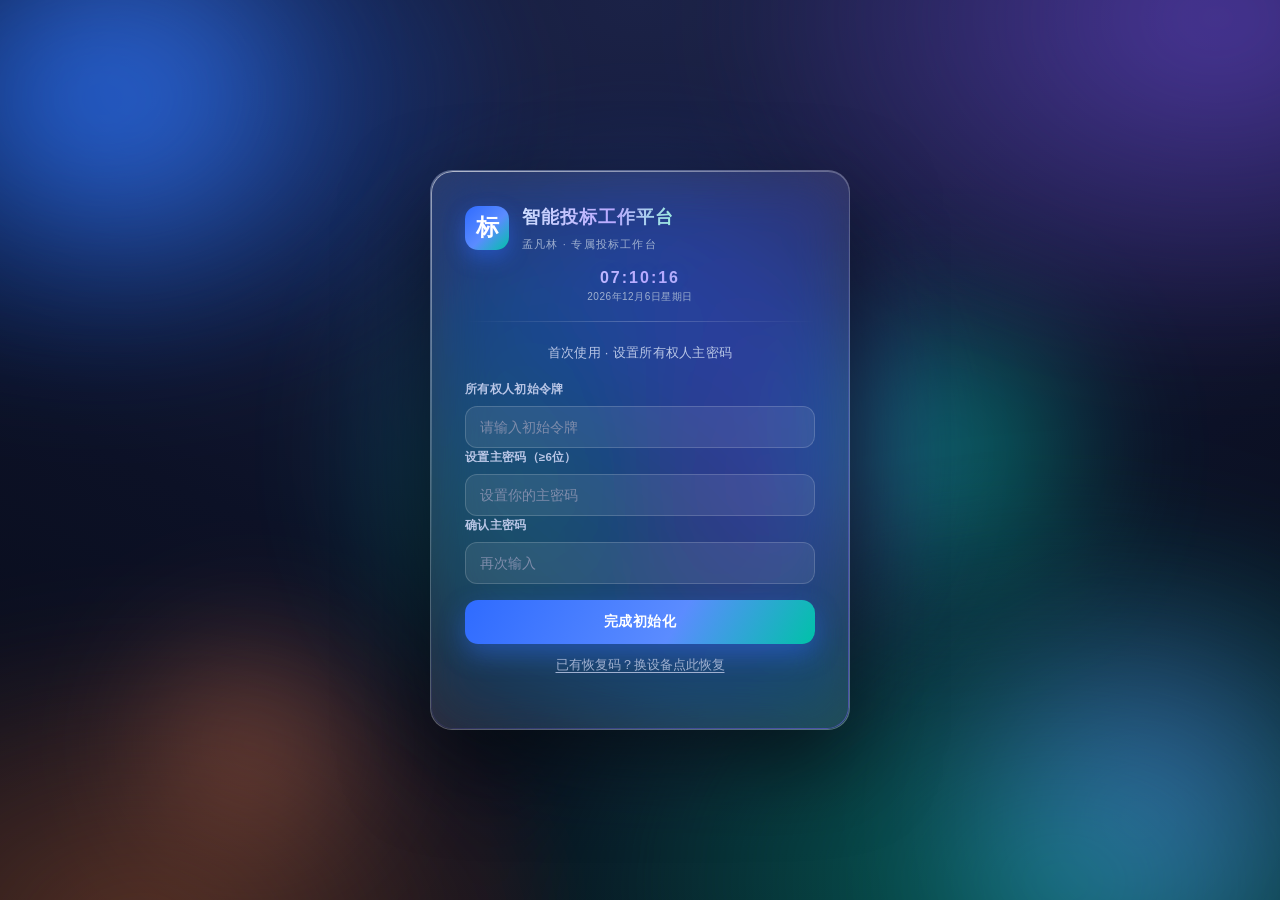
==== index.html @ fcccc7ca "update index.html" ====
<!DOCTYPE html>
<html lang="zh-CN" data-theme="light">
<head>
  <meta charset="UTF-8" />
  <meta name="viewport" content="width=device-width, initial-scale=1.0" />
  <title>智能投标工作平台 · 孟凡林专属投标工作台</title>
  <link rel="stylesheet" href="css/styles.css" />
  <link rel="stylesheet" href="css/auth.css" />
</head>
<body>
  <!-- ============ 登录门禁（毛玻璃 · 沉浸式） ============ -->
  <div id="login-gate" class="login-gate">
    <div class="login-bg" aria-hidden="true">
      <span class="lorb l1"></span><span class="lorb l2"></span>
      <span class="lorb l3"></span><span class="lorb l4"></span>
      <div class="login-mesh"></div>
    </div>
    <div class="login-halo" aria-hidden="true"></div>

    <div class="login-card">
      <div class="login-brand">
        <div class="login-logo">标</div>
        <div>
          <div class="login-title">智能投标工作平台</div>
          <div class="login-sub">孟凡林 · 专属投标工作台</div>
        </div>
      </div>

      <!-- 实时时钟（顶部展示，克制不喧宾夺主） -->
      <div class="login-clock" id="login-clock-box">
        <div class="login-clock-time" id="login-clock-time">--:--:--</div>
        <div class="login-clock-date" id="login-clock-date"></div>
      </div>
      <div class="login-divider"></div>

      <!-- 首次初始化面板（本机未设过主密码时显示） -->
      <div id="init-pane" class="hidden">
        <div class="login-sub">首次使用 · 设置所有权人主密码</div>
        <div id="init-form">
          <label for="init-token">所有权人初始令牌</label>
          <input type="password" id="init-token" placeholder="请输入初始令牌" autocomplete="off" />
          <label for="init-pw">设置主密码（≥6位）</label>
          <input type="password" id="init-pw" placeholder="设置你的主密码" autocomplete="off" />
          <label for="init-pw2">确认主密码</label>
          <input type="password" id="init-pw2" placeholder="再次输入" autocomplete="off" />
          <button class="login-btn" id="btn-init">完成初始化</button>
          <button class="login-link" id="btn-have-recovery" style="text-align:center;">已有恢复码？换设备点此恢复</button>
          <div class="login-msg" id="init-msg"></div>
        </div>
        <div id="init-recovery" class="hidden">
          <div class="recovery-tip">初始化完成！请<strong>抄下这组恢复码</strong>妥善保存。换设备 / 清缓存后，用它登录并重设本机主密码。</div>
          <div class="recovery-list" id="init-recovery-list"></div>
          <button class="login-btn hidden" id="btn-init-enter">进入工作台</button>
        </div>
      </div>

      <!-- 正常登录区 -->
      <div id="login-area">
      <div class="login-tabs">
        <button class="ltab active" data-tab="master">主密码登录</button>
        <button class="ltab" data-tab="code">授权码登录</button>
        <button class="ltab" data-tab="recovery">恢复码登录</button>
      </div>

      <!-- 主密码 -->
      <div class="ltab-pane" data-pane="master">
        <label for="master-pw">主密码</label>
        <input type="password" id="master-pw" placeholder="请输入主密码" autocomplete="off" />
        <button class="login-btn" id="btn-master-login">进入工作台</button>
        <button class="login-link" id="btn-open-auth">授权管理 · 生成授权码</button>
      </div>

      <!-- 授权码 -->
      <div class="ltab-pane hidden" data-pane="code">
        <label for="code-input">授权码</label>
        <input type="text" id="code-input" placeholder="粘贴他人分享的授权码" autocomplete="off" />
        <div class="login-row">
          <label class="login-check"><input type="checkbox" id="trust-device" /> 信任此浏览器 7 天</label>
        </div>
        <button class="login-btn" id="btn-code-login">验证并进入</button>
      </div>

      <!-- 恢复码 -->
      <div class="ltab-pane hidden" data-pane="recovery">
        <label for="recovery-input">恢复码</label>
        <input type="text" id="recovery-input" placeholder="粘贴你保存的恢复码" autocomplete="off" />
        <button class="login-btn" id="btn-recovery-login">验证并继续</button>
        <div class="login-sub sm">恢复码用于换设备自救：验证通过后将引导你设置本机主密码。</div>
      </div>

      <div class="login-msg" id="login-msg"></div>
      <div class="login-hint">复制 / 粘贴 / 剪切 / 全选：右键菜单 或 键盘 Ctrl+C · Ctrl+V · Ctrl+X · Ctrl+A</div>
      <div class="login-foot">离线可用 · 数据本地保存 · 纯前端</div>
      </div><!-- /login-area -->

      <!-- 重设本机主密码面板（恢复码登录后） -->
      <div id="reset-pane" class="hidden">
        <div class="login-sub">恢复码验证通过 · 设置本机主密码</div>
        <label for="reset-pw">新主密码（≥6位）</label>
        <input type="password" id="reset-pw" placeholder="设置本机主密码" autocomplete="off" />
        <label for="reset-pw2">确认新主密码</label>
        <input type="password" id="reset-pw2" placeholder="再次输入" autocomplete="off" />
        <button class="login-btn" id="btn-reset">重设并进入</button>
        <div class="login-msg" id="reset-msg"></div>
      </div>
    </div><!-- /login-card -->
  </div><!-- /login-gate -->

  <!-- 授权管理浮动按钮（仅所有者可见） -->
  <button id="auth-fab" class="auth-fab hidden">⚙ 授权管理</button>

  <!-- 授权管理弹窗 -->
  <div id="auth-modal" class="auth-modal hidden">
    <div class="auth-box">
      <div class="auth-head">
        <div>
          <div class="auth-title">授权管理 · 生成授权码</div>
        </div>
        <button class="auth-close" id="auth-close">×</button>
      </div>
      <div class="auth-sub">生成带有效期的授权码分享给他人。他人在登录页切到“授权码登录”粘贴即可进入，到期自动失效。</div>

      <div class="auth-form">
        <div class="auth-field">
          <label>使用时长</label>
          <select id="auth-dur">
            <option value="1">1 天</option>
            <option value="7" selected>7 天</option>
            <option value="30">30 天</option>
            <option value="90">90 天</option>
            <option value="custom">自定义</option>
          </select>
        </div>
        <div class="auth-field sm" style="display:none;">
          <label>自定义天数</label>
          <input type="number" id="auth-custom" min="0.1" step="0.1" placeholder="如 15" />
        </div>
        <div class="auth-field">
          <label>备注（可选）</label>
          <input type="text" id="auth-label" placeholder="如 张某-投标助理" maxlength="20" />
        </div>
        <button class="auth-gen-btn" id="auth-gen">生成授权码</button>
      </div>

      <div class="auth-code-box" id="auth-code-box" style="display:none;">
        <div class="auth-code-text" id="auth-code-text"></div>
        <button class="auth-copy" id="auth-copy">复制</button>
      </div>

      <div class="auth-divider"></div>
      <div class="auth-list-title">已生成的授权码</div>
      <div class="auth-list" id="auth-list"></div>

      <div class="auth-divider"></div>
      <div class="auth-list-title">我的恢复码（换设备自救用）</div>
      <div class="recovery-list" id="auth-recovery-list"></div>
      <button class="auth-gen-btn" id="auth-regen-recovery" style="margin-top:8px;">重新生成恢复码</button>
      <div class="auth-note" style="margin-top:6px;">重新生成后，旧恢复码立即作废，请重新抄存新码。</div>

      <div class="auth-note">
        说明（纯前端方案）：授权码含过期时间与 SHA-256 签名，无法被篡改或伪造。校验在浏览器端完成。<br/>
        “本机作废”仅在本机生效；若要全局使某码失效，请让其自然到期，或改源码 SECRET/KEY_VERSION 后重新部署（将令所有旧码失效）。
      </div>
    </div>
  </div>

  <!-- 动态玻璃背景光晕 -->
  <div class="bg-orbs" aria-hidden="true">
    <span class="orb o1"></span>
    <span class="orb o2"></span>
    <span class="orb o3"></span>
    <span class="orb o4"></span>
    <div class="bg-grid"></div>
  </div>

  <div id="app">
    <!-- 侧边栏（毛玻璃） -->
    <aside class="sidebar">
      <div class="brand">
        <div class="brand-logo">标</div>
        <div class="brand-text">
          <div class="brand-title">智能投标工作平台</div>
          <div class="brand-sub">孟凡林 · 专属投标工作台</div>
          <div class="brand-owner">梵音未改 出品</div>
        </div>
      </div>
      <nav class="nav" id="nav">
        <button class="nav-item active" data-view="dashboard"><span class="nav-ico">◆</span>工作中心</button>
        <button class="nav-item" data-view="plan"><span class="nav-ico">✎</span>智能方案</button>
        <button class="nav-item" data-view="bid"><span class="nav-ico">▣</span>智能标书</button>
        <button class="nav-item" data-view="quote"><span class="nav-ico">¥</span>智能报价</button>
        <button class="nav-item" data-view="qc"><span class="nav-ico">✔</span>智能质检</button>
        <button class="nav-item" data-view="dup"><span class="nav-ico">⊞</span>方案查重</button>
        <button class="nav-item" data-view="lib"><span class="nav-ico">▤</span>企业素材</button>
        <button class="nav-item" data-view="settings"><span class="nav-ico">⚙</span>系统设置</button>
      </nav>
      <div class="sidebar-foot">
        <div class="hint">离线可用 · 数据本地保存 · 纯前端</div>
        <div class="sidebar-actions">
          <button class="btn-ghost" id="btn-theme">切换主题</button>
          <button class="btn-ghost danger" id="btn-logout">退出登录</button>
        </div>
      </div>
    </aside>

    <!-- 主区 -->
    <main class="main">
      <header class="topbar">
        <div class="topbar-title" id="view-title">工作中心</div>
        <div class="topbar-actions">
          <span class="ai-status" id="ai-status">AI：未配置</span>
          <button class="btn-primary" id="btn-new-project">+ 新建投标项目</button>
        </div>
      </header>
      <section class="view" id="view"><!-- 动态渲染 --></section>
    </main>
  </div>

  <div id="toast" class="toast"></div>

  <!-- 通用弹窗（毛玻璃） -->
  <div id="modal-overlay" class="modal-overlay">
    <div id="modal-box" class="modal">
      <div class="modal-title" id="modal-title"></div>
      <div class="modal-sub" id="modal-sub"></div>
      <input id="modal-input" />
      <div class="modal-foot">
        <button class="btn-ghost btn-sm" id="modal-cancel">取消</button>
        <button class="btn-primary btn-sm" id="modal-ok">确定</button>
      </div>
    </div>
  </div>

  <!-- 本地 PDF 解析引擎（离线） -->
  <script src="js/lib/pdf.min.js"></script>
  <script src="js/store.js"></script>
  <script src="js/ai.js"></script>
  <script src="js/pdfparse.js"></script>
  <script src="js/word-export.js"></script>
  <script src="js/ui.js"></script>
  <script src="js/auth.js"></script>
  <script src="js/main.js"></script>
</body>
</html>
---- css/styles.css ----
/* =========================================================
   智能投标工作平台 · 毛玻璃视觉系统
   微软雅黑 / 明暗双主题 / 纯前端 / 动态光晕背景
   ========================================================= */
:root {
  --bg: #eef2fb;
  --bg-2: #e7f0ff;
  --bg-3: #eafaf3;
  --text: #1b2433;
  --text-2: #45506a;
  --muted: #7c87a1;
  --primary: #2f6bff;
  --primary-2: #1b4ff0;
  --primary-3: #5b8cff;
  --accent: #00c2a8;
  --accent-2: #7c5cff;
  --ok: #15a75a;
  --warn: #e08a00;
  --bad: #e23d3d;

  /* 毛玻璃令牌 */
  --glass-bg: rgba(255, 255, 255, 0.55);
  --glass-bg-strong: rgba(255, 255, 255, 0.72);
  --glass-border: rgba(255, 255, 255, 0.75);
  --glass-border-soft: rgba(120, 140, 190, 0.22);
  --glass-shadow: 0 10px 34px rgba(36, 52, 110, 0.14);
  --glass-shadow-sm: 0 6px 18px rgba(36, 52, 110, 0.10);
  --blur: blur(20px) saturate(165%);
  --hair: linear-gradient(90deg, transparent, var(--primary-3), transparent);
  --radius: 16px;
  --radius-sm: 11px;
  --ring: 0 0 0 4px rgba(47, 107, 255, 0.16);
}
html[data-theme="dark"] {
  --bg: #0a0f18;
  --bg-2: #0d1422;
  --bg-3: #0b131d;
  --text: #e8edf6;
  --text-2: #a9b4c8;
  --muted: #6f7c93;
  --primary: #5b8cff;
  --primary-2: #3f72ff;
  --primary-3: #82a8ff;
  --accent: #21d6b8;
  --accent-2: #9a7cff;
  --ok: #2fd07a;
  --warn: #ffb02e;
  --bad: #ff6b6b;

  --glass-bg: rgba(20, 27, 40, 0.55);
  --glass-bg-strong: rgba(24, 32, 48, 0.78);
  --glass-border: rgba(255, 255, 255, 0.10);
  --glass-border-soft: rgba(255, 255, 255, 0.08);
  --glass-shadow: 0 14px 40px rgba(0, 0, 0, 0.50);
  --glass-shadow-sm: 0 8px 22px rgba(0, 0, 0, 0.42);
  --hair: linear-gradient(90deg, transparent, var(--primary-3), transparent);
  --ring: 0 0 0 4px rgba(91, 140, 255, 0.22);
}
* { box-sizing: border-box; }
html, body { height: 100%; margin: 0; }
body {
  font-family: "Microsoft YaHei", "微软雅黑", -apple-system, "PingFang SC", sans-serif;
  color: var(--text); font-size: 14px; line-height: 1.65;
  background: linear-gradient(135deg, var(--bg), var(--bg-2) 45%, var(--bg-3));
  overflow: hidden;
}
::selection { background: rgba(47, 107, 255, 0.22); }

/* ---------- 动态背景光晕 ---------- */
.bg-orbs { position: fixed; inset: 0; z-index: 0; overflow: hidden; pointer-events: none; }
.orb { position: absolute; border-radius: 50%; filter: blur(70px); opacity: 0.55; animation: float 18s ease-in-out infinite; }
.o1 { width: 460px; height: 460px; background: radial-gradient(circle at 30% 30%, #5b8cff, transparent 70%); top: -120px; left: -80px; }
.o2 { width: 520px; height: 520px; background: radial-gradient(circle at 30% 30%, #00c2a8, transparent 70%); bottom: -160px; right: -120px; animation-delay: -4s; }
.o3 { width: 380px; height: 380px; background: radial-gradient(circle at 30% 30%, #7c5cff, transparent 70%); top: 40%; left: 55%; animation-delay: -8s; }
.o4 { width: 300px; height: 300px; background: radial-gradient(circle at 30% 30%, #ffb02e, transparent 70%); top: 60%; left: 10%; opacity: 0.35; animation-delay: -12s; }
html[data-theme="dark"] .orb { opacity: 0.40; }
.bg-grid { position: absolute; inset: 0; background-image: linear-gradient(rgba(120,140,190,0.06) 1px, transparent 1px), linear-gradient(90deg, rgba(120,140,190,0.06) 1px, transparent 1px); background-size: 46px 46px; mask-image: radial-gradient(circle at 50% 30%, #000 30%, transparent 80%); }
@keyframes float { 0%, 100% { transform: translate(0,0) scale(1); } 33% { transform: translate(40px,-30px) scale(1.08); } 66% { transform: translate(-30px,25px) scale(0.96); } }

/* ---------- 布局 ---------- */
#app { position: relative; z-index: 1; display: flex; height: 100vh; overflow: hidden; }

/* 侧边栏（毛玻璃） */
.sidebar {
  width: 236px; flex: 0 0 236px; margin: 14px 0 14px 14px;
  background: var(--glass-bg); backdrop-filter: var(--blur); -webkit-backdrop-filter: var(--blur);
  border: 1px solid var(--glass-border); border-radius: var(--radius);
  box-shadow: var(--glass-shadow); display: flex; flex-direction: column; overflow: hidden;
}
.brand { display: flex; align-items: center; gap: 12px; padding: 18px 16px; border-bottom: 1px solid var(--glass-border-soft); }
.brand-text { min-width: 0; flex: 1; }
.brand-logo {
  width: 40px; height: 40px; border-radius: 12px; background: linear-gradient(135deg, var(--primary), var(--primary-3) 55%, var(--accent));
  color: #fff; font-weight: 800; font-size: 21px; display: grid; place-items: center;
  box-shadow: 0 6px 16px rgba(47,107,255,0.4);
}
.brand-title { font-weight: 800; font-size: 15px; letter-spacing: .3px; }
.brand-sub { font-size: 11px; color: var(--muted); }
.brand-owner { font-size: 10px; color: var(--primary); opacity: .8; margin-top: 5px; letter-spacing: .5px; }

/* ---------- 首页封面 Hero ---------- */
.cover {
  position: relative; overflow: hidden; margin-bottom: 18px; padding: 34px 34px 30px;
  border-radius: var(--radius); border: 1px solid var(--glass-border);
  background: linear-gradient(120deg, rgba(47,107,255,0.20), rgba(0,194,168,0.14) 55%, rgba(124,92,255,0.16));
  box-shadow: var(--glass-shadow); backdrop-filter: var(--blur); -webkit-backdrop-filter: var(--blur);
}
.cover::after { content: ""; position: absolute; top: 0; left: 0; right: 0; height: 1px; background: var(--hair); opacity: .7; }
.cover-glow { position: absolute; width: 360px; height: 360px; border-radius: 50%; right: -90px; top: -150px;
  background: radial-gradient(circle, rgba(91,140,255,0.45), transparent 70%); filter: blur(20px); pointer-events: none; }
.cover-brand { position: relative; z-index: 1; display: inline-block; font-size: 12px; font-weight: 700; letter-spacing: 2px;
  color: var(--primary); padding: 5px 13px; border-radius: 20px; background: var(--glass-bg-strong); border: 1px solid var(--glass-border-soft); }
.cover-title { position: relative; z-index: 1; margin: 16px 0 6px; font-size: 32px; font-weight: 800; letter-spacing: 1px;
  background: linear-gradient(100deg, var(--primary-2), var(--accent)); -webkit-background-clip: text; background-clip: text; -webkit-text-fill-color: transparent; }
.cover-sub { position: relative; z-index: 1; font-size: 13.5px; color: var(--text-2); font-weight: 600; }
.cover-tags { position: relative; z-index: 1; display: flex; flex-wrap: wrap; gap: 8px; margin: 16px 0 18px; }
.cover-tag { font-size: 11.5px; padding: 4px 13px; border-radius: 20px; background: var(--glass-bg-strong); border: 1px solid var(--glass-border-soft); color: var(--text-2); font-weight: 600; }
.cover-cta { position: relative; z-index: 1; }

/* ---------- 防盗复制 / 拖拽（内容区禁选禁拷，登录/授权输入框放行） ---------- */
body { -webkit-user-select: none; -moz-user-select: none; -ms-user-select: none; user-select: none; }
input, textarea, select, [contenteditable="true"] { -webkit-user-select: text; -moz-user-select: text; -ms-user-select: text; user-select: text; }
img, video { -webkit-user-drag: none; user-drag: none; }

/* 版权提示（禁右键跟随显示） */
#copyright-tip {
  position: fixed; z-index: 99999; transform: translate(-50%, -130%);
  background: rgba(20,27,40,0.94); color: #fff; padding: 8px 17px; border-radius: 10px;
  font-size: 13px; font-weight: 600; letter-spacing: .5px; white-space: nowrap;
  box-shadow: 0 10px 30px rgba(0,0,0,0.42); border: 1px solid rgba(255,255,255,0.14);
  backdrop-filter: blur(8px); -webkit-backdrop-filter: blur(8px);
  opacity: 0; pointer-events: none; transition: opacity .18s ease, transform .18s ease;
}
#copyright-tip.show { opacity: 1; transform: translate(-50%, -145%); }
.nav { padding: 12px 12px; flex: 1; overflow-y: auto; display: flex; flex-direction: column; gap: 4px; }
.nav-item {
  width: 100%; text-align: left; background: none; border: 1px solid transparent; color: var(--text-2);
  padding: 11px 13px; border-radius: 12px; cursor: pointer; font-size: 14px; font-weight: 600;
  display: flex; align-items: center; gap: 11px; font-family: inherit; transition: all .18s ease;
}
.nav-item:hover { background: var(--glass-bg-strong); color: var(--text); transform: translateX(2px); }
.nav-item.active {
  background: linear-gradient(100deg, rgba(47,107,255,0.18), rgba(0,194,168,0.10));
  border-color: rgba(47,107,255,0.35); color: var(--primary); box-shadow: var(--ring);
}
.nav-ico { width: 20px; text-align: center; font-size: 15px; opacity: .9; }
.sidebar-foot { padding: 14px 16px; border-top: 1px solid var(--glass-border-soft); }
.sidebar-foot .hint { font-size: 11px; color: var(--muted); margin-bottom: 10px; line-height: 1.5; }

/* 主区 */
.main { flex: 1; display: flex; flex-direction: column; overflow: hidden; padding: 14px 14px 14px 0; }
.topbar {
  height: 62px; flex: 0 0 62px; margin-bottom: 14px;
  background: var(--glass-bg); backdrop-filter: var(--blur); -webkit-backdrop-filter: var(--blur);
  border: 1px solid var(--glass-border); border-radius: var(--radius);
  box-shadow: var(--glass-shadow-sm);
  display: flex; align-items: center; justify-content: space-between; padding: 0 22px;
}
.topbar-title { font-size: 18px; font-weight: 800; letter-spacing: .4px; }
.topbar-actions { display: flex; align-items: center; gap: 12px; }
.ai-status { font-size: 12px; color: var(--text-2); padding: 5px 12px; border-radius: 20px; background: var(--glass-bg-strong); border: 1px solid var(--glass-border-soft); }
.view { flex: 1; overflow-y: auto; padding-right: 6px; }

/* 滚动条 */
.view::-webkit-scrollbar, .nav::-webkit-scrollbar { width: 9px; }
.view::-webkit-scrollbar-thumb, .nav::-webkit-scrollbar-thumb { background: var(--glass-border-soft); border-radius: 10px; }
.view::-webkit-scrollbar-thumb:hover { background: rgba(47,107,255,0.4); }

/* ---------- 通用控件（玻璃） ---------- */
button { font-family: inherit; }
.btn-primary {
  background: linear-gradient(120deg, var(--primary), var(--primary-3)); color: #fff; border: none;
  padding: 10px 18px; border-radius: 12px; font-size: 13px; cursor: pointer; font-weight: 700;
  box-shadow: 0 6px 16px rgba(47,107,255,0.32); transition: all .18s ease;
}
.btn-primary:hover { transform: translateY(-1px); box-shadow: 0 10px 22px rgba(47,107,255,0.42); filter: brightness(1.05); }
.btn-primary:active { transform: translateY(0); }
.btn-ghost {
  background: var(--glass-bg-strong); border: 1px solid var(--glass-border-soft); color: var(--text-2);
  padding: 8px 15px; border-radius: 11px; cursor: pointer; font-size: 13px; font-weight: 600; transition: all .18s ease;
}
.btn-ghost:hover { border-color: var(--primary); color: var(--primary); background: var(--glass-bg); }
.btn-sm { padding: 6px 12px; font-size: 12px; border-radius: 9px; }
.btn-danger { background: var(--glass-bg-strong); border: 1px solid rgba(226,61,61,0.4); color: var(--bad); font-weight: 600; }
.btn-danger:hover { background: var(--bad); color: #fff; }
input, textarea, select {
  font-family: inherit; font-size: 13px; color: var(--text);
  background: var(--glass-bg-strong); border: 1px solid var(--glass-border-soft);
  border-radius: 11px; padding: 10px 12px; width: 100%; transition: all .18s ease;
}
textarea { resize: vertical; line-height: 1.65; }
input::placeholder, textarea::placeholder { color: var(--muted); }
input:focus, textarea:focus, select:focus { outline: none; border-color: var(--primary); box-shadow: var(--ring); background: var(--glass-bg); }
label { font-size: 12px; color: var(--text-2); display: block; margin: 12px 0 5px; font-weight: 600; }

/* ---------- 毛玻璃卡片 ---------- */
.card {
  position: relative; background: var(--glass-bg); backdrop-filter: var(--blur); -webkit-backdrop-filter: var(--blur);
  border: 1px solid var(--glass-border); border-radius: var(--radius);
  padding: 20px; box-shadow: var(--glass-shadow); margin-bottom: 18px; overflow: hidden;
}
.card::before { content: ""; position: absolute; top: 0; left: 0; right: 0; height: 1px; background: var(--hair); opacity: .6; }
.card.flush { padding: 0; overflow: hidden; }
.section-title { font-size: 15.5px; font-weight: 800; margin: 0 0 4px; letter-spacing: .3px; display: flex; align-items: center; gap: 8px; }
.section-title::before { content: ""; width: 4px; height: 15px; border-radius: 3px; background: linear-gradient(var(--primary), var(--accent)); display: inline-block; }
.section-sub { font-size: 12px; color: var(--muted); margin: 0 0 16px; line-height: 1.5; }

/* 栅格 */
.grid { display: grid; gap: 18px; }
.grid-2 { grid-template-columns: 1fr 1fr; }
.grid-3 { grid-template-columns: repeat(3, 1fr); }
.grid-4 { grid-template-columns: repeat(4, 1fr); }
.row { display: flex; gap: 12px; align-items: center; }
.row.wrap { flex-wrap: wrap; }
.spread { justify-content: space-between; }
.muted { color: var(--muted); }
.text-2 { color: var(--text-2); }

/* ---------- 工作台模块卡 ---------- */
.module-grid { display: grid; grid-template-columns: repeat(3, 1fr); gap: 16px; }
.mod-card {
  position: relative; background: var(--glass-bg); backdrop-filter: var(--blur); -webkit-backdrop-filter: var(--blur);
  border: 1px solid var(--glass-border); border-radius: var(--radius); padding: 18px; cursor: pointer;
  box-shadow: var(--glass-shadow-sm); transition: all .2s ease; overflow: hidden;
}
.mod-card:hover { transform: translateY(-3px); border-color: rgba(47,107,255,0.45); box-shadow: var(--glass-shadow); }
.mod-ico {
  width: 46px; height: 46px; border-radius: 13px; display: grid; place-items: center; font-size: 22px; color: #fff;
  background: linear-gradient(135deg, var(--primary), var(--accent)); box-shadow: 0 6px 16px rgba(47,107,255,0.32); margin-bottom: 12px;
}
.mod-card:nth-child(2) .mod-ico { background: linear-gradient(135deg, var(--accent-2), var(--primary-3)); }
.mod-card:nth-child(3) .mod-ico { background: linear-gradient(135deg, #ff8a5c, var(--warn)); }
.mod-card:nth-child(4) .mod-ico { background: linear-gradient(135deg, var(--ok), var(--accent)); }
.mod-card:nth-child(5) .mod-ico { background: linear-gradient(135deg, var(--primary-2), var(--accent-2)); }
.mod-card:nth-child(6) .mod-ico { background: linear-gradient(135deg, #ff6b9d, var(--accent-2)); }
.mod-title { font-weight: 800; font-size: 14.5px; margin-bottom: 5px; }
.mod-desc { font-size: 12px; color: var(--muted); line-height: 1.55; }

/* ---------- 统计卡 ---------- */
.stat {
  background: var(--glass-bg); backdrop-filter: var(--blur); -webkit-backdrop-filter: var(--blur);
  border: 1px solid var(--glass-border); border-radius: var(--radius); padding: 18px 20px;
  box-shadow: var(--glass-shadow-sm); position: relative; overflow: hidden;
}
.stat::after { content: ""; position: absolute; right: -20px; bottom: -20px; width: 80px; height: 80px; border-radius: 50%; background: radial-gradient(circle, rgba(47,107,255,0.18), transparent 70%); }
.stat .num { font-size: 30px; font-weight: 800; color: var(--primary); letter-spacing: .5px; }
.stat .lab { font-size: 12.5px; color: var(--text-2); margin-top: 4px; font-weight: 600; }

/* 列表 / 表格 */
.list { display: flex; flex-direction: column; gap: 11px; }
.item {
  background: var(--glass-bg-strong); border: 1px solid var(--glass-border-soft); border-radius: 12px; padding: 14px 16px;
  display: flex; justify-content: space-between; align-items: center; cursor: pointer; transition: all .18s ease;
}
.item:hover { border-color: var(--primary); transform: translateX(2px); }
.tag { font-size: 11px; padding: 3px 11px; border-radius: 20px; background: rgba(47,107,255,0.12); color: var(--primary); font-weight: 600; }
.tag.gray { background: var(--glass-bg-strong); color: var(--muted); }
.tag.ok { background: rgba(21,167,90,0.14); color: var(--ok); }
.tag.warn { background: rgba(224,138,0,0.14); color: var(--warn); }
.tag.bad { background: rgba(226,61,61,0.14); color: var(--bad); }

table.tbl { width: 100%; border-collapse: separate; border-spacing: 0; font-size: 13px; border-radius: 12px; overflow: hidden; }
table.tbl th, table.tbl td { border-bottom: 1px solid var(--glass-border-soft); padding: 10px 12px; text-align: left; }
table.tbl th { background: var(--glass-bg-strong); font-weight: 700; color: var(--text-2); }
table.tbl tr:last-child td { border-bottom: none; }
table.tbl td input { border: none; background: transparent; padding: 4px; }
table.tbl tbody tr:hover { background: var(--glass-bg); }

/* 步骤条 */
.steps { display: flex; gap: 8px; flex-wrap: wrap; margin-bottom: 20px; }
.step {
  flex: 1; min-width: 118px; background: var(--glass-bg-strong); border: 1px solid var(--glass-border-soft);
  border-radius: 11px; padding: 10px 12px; font-size: 12px; color: var(--text-2); position: relative; transition: all .18s ease;
}
.step.done { border-color: rgba(21,167,90,0.5); color: var(--ok); background: rgba(21,167,90,0.08); }
.step.active { border-color: var(--primary); background: rgba(47,107,255,0.1); color: var(--primary); font-weight: 700; }
.step .snum { font-weight: 800; margin-right: 6px; display: inline-grid; place-items: center; width: 18px; height: 18px; border-radius: 50%; background: rgba(47,107,255,0.15); font-size: 11px; }

/* 编辑器输出 */
.editor-out {
  background: var(--glass-bg-strong); border: 1px solid var(--glass-border-soft); border-radius: 12px;
  padding: 18px; white-space: pre-wrap; font-size: 13px; line-height: 1.9; min-height: 200px; max-height: 580px; overflow-y: auto; color: var(--text);
}
.toolbar { display: flex; gap: 9px; flex-wrap: wrap; margin: 14px 0; align-items: center; }

/* 进度 / 相似度条 */
.bar { height: 11px; background: var(--glass-bg-strong); border-radius: 20px; overflow: hidden; border: 1px solid var(--glass-border-soft); }
.bar > i { display: block; height: 100%; background: linear-gradient(90deg, var(--primary), var(--accent)); transition: width .4s ease; }
.bar.ok > i { background: linear-gradient(90deg, var(--ok), var(--accent)); }
.bar.warn > i { background: linear-gradient(90deg, var(--warn), #ffce6b); }
.bar.bad > i { background: linear-gradient(90deg, var(--bad), #ff9a9a); }

/* 提示 */
.toast {
  position: fixed; bottom: 28px; left: 50%; transform: translateX(-50%) translateY(20px);
  background: rgba(20,27,40,0.92); color: #fff; padding: 11px 20px; border-radius: 12px; font-size: 13px;
  opacity: 0; pointer-events: none; transition: all .28s; z-index: 999; backdrop-filter: blur(8px);
  box-shadow: 0 10px 30px rgba(0,0,0,0.4); border: 1px solid rgba(255,255,255,0.12);
}
.toast.show { opacity: 1; transform: translateX(-50%) translateY(0); }

/* 杂项 */
.hidden { display: none !important; }
.kbd { background: var(--glass-bg-strong); border: 1px solid var(--glass-border-soft); border-radius: 5px; padding: 1px 7px; font-size: 11px; }
.pill { display: inline-flex; align-items: center; gap: 6px; }
.checkrow { display: flex; align-items: flex-start; gap: 12px; padding: 11px 0; border-bottom: 1px dashed var(--glass-border-soft); }
.checkrow:last-child { border-bottom: none; }
.checkrow .ctext { flex: 1; }
.thumb { width: 92px; height: 92px; object-fit: cover; border-radius: 12px; border: 1px solid var(--glass-border-soft); box-shadow: var(--glass-shadow-sm); }
.empty { text-align: center; color: var(--muted); padding: 44px 0; font-size: 13px; }
hr.sep { border: none; border-top: 1px solid var(--glass-border-soft); margin: 18px 0; }
.divider-hair { height: 1px; background: var(--hair); opacity: .5; margin: 18px 0; border: none; }

/* 报价模块专属 */
.quote-hero {
  background: linear-gradient(120deg, rgba(47,107,255,0.14), rgba(0,194,168,0.10));
  border: 1px solid rgba(47,107,255,0.25); border-radius: var(--radius); padding: 20px; margin-bottom: 18px;
  display: flex; align-items: center; justify-content: space-between; gap: 16px; flex-wrap: wrap;
}
.quote-hero .big { font-size: 34px; font-weight: 800; color: var(--primary); letter-spacing: .5px; }
.quote-hero .big small { font-size: 14px; color: var(--text-2); font-weight: 600; }
.cost-card { background: var(--glass-bg-strong); border: 1px solid var(--glass-border-soft); border-radius: 12px; padding: 14px 16px; }
.breakdown { list-style: none; padding: 0; margin: 0; }
.breakdown li { display: flex; justify-content: space-between; padding: 9px 0; border-bottom: 1px dashed var(--glass-border-soft); font-size: 13px; }
.breakdown li:last-child { border-bottom: none; font-weight: 700; }

/* 图库 */
.img-grid { display: grid; grid-template-columns: repeat(auto-fill, minmax(150px, 1fr)); gap: 14px; }
.img-tile { background: var(--glass-bg-strong); border: 1px solid var(--glass-border-soft); border-radius: 14px; padding: 10px; box-shadow: var(--glass-shadow-sm); transition: all .2s ease; }
.img-tile:hover { transform: translateY(-3px); border-color: rgba(47,107,255,0.4); }
.img-tile img { width: 100%; height: 110px; object-fit: cover; border-radius: 9px; }
.img-desc { font-size: 11.5px; color: var(--text-2); margin-top: 8px; line-height: 1.5; max-height: 72px; overflow: hidden; }
.img-tags { display: flex; flex-wrap: wrap; gap: 5px; margin-top: 7px; }
.img-tag { font-size: 10.5px; padding: 2px 8px; border-radius: 20px; background: rgba(47,107,255,0.12); color: var(--primary); }
.vis-badge { position: absolute; top: 6px; right: 6px; background: var(--accent); color: #fff; font-size: 10px; padding: 2px 7px; border-radius: 20px; }

/* 响应式 */
@media (max-width: 1100px) {
  .grid-3, .grid-4, .module-grid { grid-template-columns: repeat(2, 1fr); }
}
@media (max-width: 720px) {
  .sidebar { display: none; }
  .grid-2, .grid-3, .grid-4, .module-grid { grid-template-columns: 1fr; }
}

/* ---------- 弹窗（毛玻璃） ---------- */
.modal-overlay {
  position: fixed; inset: 0; z-index: 1000; display: none; align-items: center; justify-content: center;
  background: rgba(10, 15, 24, 0.42); backdrop-filter: blur(4px); -webkit-backdrop-filter: blur(4px);
}
.modal-overlay.show { display: flex; }
.modal {
  width: 460px; max-width: 92vw; background: var(--glass-bg-strong); backdrop-filter: var(--blur); -webkit-backdrop-filter: var(--blur);
  border: 1px solid var(--glass-border); border-radius: var(--radius); box-shadow: var(--glass-shadow); padding: 26px;
  animation: modalIn .22s ease;
}
@keyframes modalIn { from { opacity: 0; transform: translateY(14px) scale(.98); } to { opacity: 1; transform: none; } }
.modal-title { font-size: 17px; font-weight: 800; margin-bottom: 6px; }
.modal-sub { font-size: 12.5px; color: var(--muted); margin-bottom: 16px; line-height: 1.6; }
.modal-foot { display: flex; justify-content: flex-end; gap: 10px; margin-top: 18px; }

/* 图库联动 chips */
.img-chips { display: flex; flex-wrap: wrap; gap: 6px; margin-top: 12px; }
.img-chip { font-size: 11px; padding: 3px 10px; border-radius: 20px; background: rgba(0,194,168,0.14); color: var(--accent); border: 1px solid rgba(0,194,168,0.30); cursor: default; }
.dark-badge { display: inline-block; font-size: 11px; padding: 2px 9px; border-radius: 20px; background: rgba(124,92,255,0.16); color: var(--accent-2); margin-left: 8px; }
---- css/auth.css ----
/* =========================================================
   智能投标工作平台 · 登录门禁（毛玻璃 · 沉浸式）
   复用平台设计语言，独立成文件，不改动既有功能
   微软雅黑 / 动态光斑 / 旋转光环 / 现代创意
   ========================================================= */

/* ---------- 门禁容器 ---------- */
.login-gate {
  position: fixed; inset: 0; z-index: 9000;
  display: flex; align-items: center; justify-content: center;
  padding: 20px; overflow: hidden;
  background: radial-gradient(125% 125% at 50% 0%, #1b2247 0%, #0c1126 52%, #060912 100%);
  color: #eaf0fb;
  animation: gateIn .5s ease;
}
.login-gate.hidden { display: none; }
@keyframes gateIn { from { opacity: 0; } to { opacity: 1; } }

/* 动态光斑 / 网格背景 */
.login-bg { position: absolute; inset: 0; overflow: hidden; pointer-events: none; }
.login-mesh {
  position: absolute; inset: -25%;
  background:
    radial-gradient(38% 38% at 22% 24%, rgba(47,107,255,.55), transparent 60%),
    radial-gradient(44% 44% at 80% 18%, rgba(124,92,255,.50), transparent 60%),
    radial-gradient(50% 50% at 72% 82%, rgba(0,194,168,.45), transparent 60%),
    radial-gradient(40% 40% at 24% 86%, rgba(255,138,92,.32), transparent 60%);
  filter: blur(42px) saturate(140%);
  animation: meshMove 19s ease-in-out infinite alternate;
}
@keyframes meshMove {
  0%   { transform: translate(0,0) scale(1); }
  50%  { transform: translate(3%,-2%) scale(1.09); }
  100% { transform: translate(-2%,2%) scale(1.04); }
}
.lorb { position: absolute; border-radius: 50%; filter: blur(60px); opacity: .6; animation: lfloat 16s ease-in-out infinite; }
.l1 { width: 420px; height: 420px; background: radial-gradient(circle, #5b8cff, transparent 70%); top: -120px; left: -80px; }
.l2 { width: 480px; height: 480px; background: radial-gradient(circle, #7c5cff, transparent 70%); bottom: -160px; right: -100px; animation-delay: -4s; }
.l3 { width: 360px; height: 360px; background: radial-gradient(circle, #00c2a8, transparent 70%); top: 30%; left: 60%; animation-delay: -8s; }
.l4 { width: 300px; height: 300px; background: radial-gradient(circle, #ff8a5c, transparent 70%); top: 66%; left: 8%; opacity: .4; animation-delay: -12s; }
@keyframes lfloat {
  0%, 100% { transform: translate(0,0) scale(1); }
  33%      { transform: translate(42px,-30px) scale(1.1); }
  66%      { transform: translate(-30px,26px) scale(.95); }
}

/* 卡片背后旋转光环（创意元素） */
.login-halo {
  position: absolute; width: 540px; height: 540px; border-radius: 50%;
  background: conic-gradient(from 0deg, rgba(47,107,255,.55), rgba(124,92,255,.5), rgba(0,194,168,.5), rgba(47,107,255,.55));
  filter: blur(64px); opacity: .45; animation: spin 16s linear infinite; pointer-events: none;
}
@keyframes spin { to { transform: rotate(360deg); } }

/* ---------- 登录卡片 ---------- */
.login-card {
  position: relative; z-index: 2; width: 420px; max-width: 100%;
  padding: 32px 34px 24px; border-radius: 22px;
  background: rgba(255,255,255,.10);
  backdrop-filter: blur(28px) saturate(180%); -webkit-backdrop-filter: blur(28px) saturate(180%);
  border: 1px solid rgba(255,255,255,.22);
  box-shadow: 0 32px 84px rgba(0,0,0,.58), inset 0 1px 0 rgba(255,255,255,.26);
  animation: cardIn .55s cubic-bezier(.2,.9,.3,1.2);
}
@keyframes cardIn { from { opacity: 0; transform: translateY(28px) scale(.96); } to { opacity: 1; transform: none; } }
/* 渐变描边 */
.login-card::before {
  content: ""; position: absolute; inset: 0; border-radius: 22px; padding: 1px;
  background: linear-gradient(135deg, rgba(255,255,255,.55), transparent 42%, rgba(124,92,255,.5));
  -webkit-mask: linear-gradient(#000 0 0) content-box, linear-gradient(#000 0 0);
  -webkit-mask-composite: xor; mask-composite: exclude; pointer-events: none;
}

/* 品牌 */
.login-brand { display: flex; align-items: center; gap: 13px; margin-bottom: 16px; }
.login-logo {
  width: 44px; height: 44px; border-radius: 13px; flex: 0 0 44px;
  background: linear-gradient(135deg, #2f6bff, #5b8cff 55%, #00c2a8);
  color: #fff; font-weight: 800; font-size: 23px; display: grid; place-items: center;
  box-shadow: 0 8px 20px rgba(47,107,255,.45);
}
.login-title {
  font-size: 18px; font-weight: 800; letter-spacing: 1px;
  background: linear-gradient(100deg, #cfe0ff, #b9a8ff 60%, #9af0dd);
  -webkit-background-clip: text; background-clip: text; -webkit-text-fill-color: transparent;
}
.login-sub { font-size: 11px; color: #9fb0d0; margin-top: 2px; letter-spacing: 1.2px; }

/* 选项卡（分段控件） */
.login-tabs { display: flex; gap: 4px; padding: 4px; border-radius: 13px;
  background: rgba(255,255,255,.07); border: 1px solid rgba(255,255,255,.12); margin-bottom: 18px; }
.ltab {
  flex: 1; background: none; border: none; color: #aab8d6; cursor: pointer;
  padding: 9px 0; border-radius: 10px; font-size: 13px; font-weight: 700; font-family: inherit;
  transition: all .18s ease;
}
.ltab.active { background: linear-gradient(120deg, #2f6bff, #5b8cff); color: #fff; box-shadow: 0 6px 16px rgba(47,107,255,.4); }

.ltab-pane.hidden { display: none; }

/* 输入 */
.login-gate label { font-size: 11.5px; color: #b9c6e6; display: block; margin: 0 0 7px; font-weight: 600; letter-spacing: .3px; }
.login-gate input[type="text"], .login-gate input[type="password"] {
  width: 100%; font-family: inherit; font-size: 14px; color: #fff;
  background: rgba(255,255,255,.08); border: 1px solid rgba(255,255,255,.16);
  border-radius: 12px; padding: 12px 14px; transition: all .18s ease;
}
.login-gate input::placeholder { color: #7e8cab; }
.login-gate input:focus {
  outline: none; border-color: #5b8cff;
  box-shadow: 0 0 0 4px rgba(91,140,255,.20); background: rgba(255,255,255,.12);
}

/* 主按钮 */
.login-btn {
  width: 100%; margin-top: 16px; border: none; cursor: pointer;
  background: linear-gradient(120deg, #2f6bff, #5b8cff 60%, #00c2a8);
  color: #fff; font-size: 14px; font-weight: 800; font-family: inherit; letter-spacing: .5px;
  padding: 13px 0; border-radius: 13px; box-shadow: 0 10px 26px rgba(47,107,255,.42);
  transition: all .18s ease;
}
.login-btn:hover { transform: translateY(-1px); filter: brightness(1.06); box-shadow: 0 14px 32px rgba(47,107,255,.5); }
.login-btn:active { transform: translateY(0); }

.login-link {
  width: 100%; margin-top: 12px; background: none; border: none; cursor: pointer;
  color: #9fb0d0; font-size: 12.5px; font-family: inherit; text-decoration: underline; text-underline-offset: 3px;
  transition: color .18s ease;
}
.login-link:hover { color: #cfe0ff; }

.login-row { margin-top: 12px; }
.login-check { display: flex; align-items: center; gap: 8px; font-size: 12.5px; color: #aeb9d6; margin: 0; cursor: pointer; }
.login-check input { width: auto; margin: 0; }

/* 行内提示 */
.login-msg { margin-top: 12px; font-size: 12.5px; font-weight: 600; min-height: 17px; line-height: 1.5; }
.login-msg.err { color: #ff8e8e; }
.login-msg.ok { color: #6ef0c0; }

.login-foot { margin-top: 16px; text-align: center; font-size: 10.5px; color: #7e8cab; letter-spacing: .8px; }

/* 细分割线（头部 / 表单之间，提升结构质感） */
.login-divider { height: 1px; margin: 0 0 20px; background: linear-gradient(90deg, transparent, rgba(255,255,255,.22), transparent); }

/* 操作提示（右键菜单 或 键盘快捷键） */
.login-hint {
  margin-top: 14px; padding: 9px 12px; border-radius: 11px;
  background: rgba(255,255,255,.05); border: 1px solid rgba(255,255,255,.10);
  font-size: 10.5px; color: #9fb0d0; line-height: 1.6; text-align: center; letter-spacing: .3px;
}

/* 实时时钟（用户要求的"优点"，克制不喧宾夺主，约为原尺寸一半） */
.login-clock { text-align: center; margin: 2px 0 16px; user-select: none; }
.login-clock-time {
  font-size: 16px; font-weight: 700; letter-spacing: 2px; line-height: 1.1;
  font-variant-numeric: tabular-nums;
  background: linear-gradient(100deg, #cfe0ff, #b9a8ff 55%, #9af0dd);
  -webkit-background-clip: text; background-clip: text; -webkit-text-fill-color: transparent;
  text-shadow: 0 0 18px rgba(91,140,255,.14);
}
.login-clock-date { font-size: 10px; color: #9fb0d0; margin-top: 2px; letter-spacing: .5px; }

/* ---------- 授权管理 弹窗 ---------- */
.auth-modal {
  position: fixed; inset: 0; z-index: 9500; display: flex; align-items: center; justify-content: center;
  padding: 20px; background: rgba(6,9,18,.5); backdrop-filter: blur(6px); -webkit-backdrop-filter: blur(6px);
  animation: gateIn .25s ease;
}
.auth-modal.hidden { display: none; }
.auth-box {
  width: 560px; max-width: 100%; max-height: 88vh; overflow-y: auto;
  border-radius: 20px; padding: 26px;
  background: rgba(20,27,44,.78); backdrop-filter: blur(28px) saturate(180%); -webkit-backdrop-filter: blur(28px) saturate(180%);
  border: 1px solid rgba(255,255,255,.16); box-shadow: 0 30px 80px rgba(0,0,0,.6);
  animation: cardIn .3s ease;
}
.auth-head { display: flex; justify-content: space-between; align-items: flex-start; margin-bottom: 6px; }
.auth-title { font-size: 17px; font-weight: 800; color: #eaf0fb; }
.auth-sub { font-size: 12px; color: #9fb0d0; margin: 4px 0 18px; line-height: 1.6; }
.auth-close { background: rgba(255,255,255,.08); border: 1px solid rgba(255,255,255,.14); color: #cfe0ff;
  width: 30px; height: 30px; border-radius: 9px; cursor: pointer; font-size: 16px; line-height: 1; font-family: inherit; }
.auth-close:hover { background: rgba(255,255,255,.16); }

.auth-form { display: flex; gap: 12px; align-items: flex-end; flex-wrap: wrap; margin-bottom: 8px; }
.auth-field { flex: 1; min-width: 150px; }
.auth-field.sm { flex: 0 0 130px; }
.auth-field label { font-size: 12px; color: #aeb9d6; margin: 0 0 6px; display: block; font-weight: 600; }
.auth-field input, .auth-field select {
  width: 100%; font-family: inherit; font-size: 13px; color: #fff;
  background: rgba(255,255,255,.08); border: 1px solid rgba(255,255,255,.16); border-radius: 11px; padding: 10px 12px;
}
.auth-field select { cursor: pointer; }
.auth-field input:focus, .auth-field select:focus { outline: none; border-color: #5b8cff; box-shadow: 0 0 0 4px rgba(91,140,255,.18); }

.auth-gen-btn {
  flex: 0 0 auto; border: none; cursor: pointer; font-family: inherit; font-weight: 800; font-size: 13px; color: #fff;
  background: linear-gradient(120deg, #2f6bff, #5b8cff); padding: 11px 18px; border-radius: 11px;
  box-shadow: 0 8px 20px rgba(47,107,255,.4); transition: all .18s ease;
}
.auth-gen-btn:hover { transform: translateY(-1px); filter: brightness(1.05); }

/* 生成的码展示 */
.auth-code-box {
  margin: 14px 0 6px; padding: 14px 16px; border-radius: 13px;
  background: rgba(47,107,255,.10); border: 1px dashed rgba(91,140,255,.5);
  display: flex; align-items: center; gap: 12px;
}
.auth-code-text { flex: 1; font-family: ui-monospace, "SFMono-Regular", Menlo, Consolas, monospace; font-size: 13px;
  color: #cfe0ff; word-break: break-all; line-height: 1.5; }
.auth-copy { flex: 0 0 auto; border: none; cursor: pointer; font-family: inherit; font-weight: 700; font-size: 12px; color: #fff;
  background: linear-gradient(120deg, #00c2a8, #21d6b8); padding: 8px 14px; border-radius: 10px; }
.auth-copy:hover { filter: brightness(1.06); }

.auth-divider { height: 1px; background: linear-gradient(90deg, transparent, rgba(255,255,255,.18), transparent); margin: 18px 0 14px; }
.auth-list-title { font-size: 13px; font-weight: 700; color: #cfe0ff; margin-bottom: 10px; }
.auth-list { display: flex; flex-direction: column; gap: 9px; }
.auth-item { padding: 12px 14px; border-radius: 12px; background: rgba(255,255,255,.06); border: 1px solid rgba(255,255,255,.10); }
.auth-item.expired { opacity: .55; }
.auth-item-top { display: flex; justify-content: space-between; align-items: center; gap: 10px; }
.auth-item-label { font-size: 13.5px; font-weight: 700; color: #eaf0fb; }
.auth-item-meta { font-size: 11.5px; color: #9fb0d0; margin-top: 3px; }
.auth-item-actions { display: flex; gap: 8px; margin-top: 10px; }
.auth-mini { border: 1px solid rgba(255,255,255,.16); background: rgba(255,255,255,.06); color: #cfe0ff; cursor: pointer;
  font-family: inherit; font-size: 11.5px; font-weight: 600; padding: 5px 11px; border-radius: 8px; transition: all .15s ease; }
.auth-mini:hover { border-color: #5b8cff; color: #fff; }
.auth-mini.danger:hover { border-color: #ff6b6b; color: #ff9a9a; background: rgba(255,107,107,.12); }
.auth-empty { text-align: center; color: #7e8cab; font-size: 12.5px; padding: 22px 0; }
.auth-note { margin-top: 16px; font-size: 11px; color: #7e8cab; line-height: 1.6; border-top: 1px dashed rgba(255,255,255,.12); padding-top: 12px; }

/* 授权管理浮动按钮（仅所有者可见） */
.auth-fab {
  position: fixed; right: 18px; bottom: 18px; z-index: 8000;
  display: flex; align-items: center; gap: 8px; cursor: pointer; font-family: inherit;
  background: rgba(20,27,44,.7); backdrop-filter: blur(16px); -webkit-backdrop-filter: blur(16px);
  border: 1px solid rgba(255,255,255,.18); color: #cfe0ff;
  padding: 10px 15px; border-radius: 30px; font-size: 12.5px; font-weight: 700;
  box-shadow: 0 10px 28px rgba(0,0,0,.45); transition: all .18s ease;
}
.auth-fab:hover { transform: translateY(-2px); border-color: #5b8cff; color: #fff; }
.auth-fab.hidden { display: none; }

/* 响应式 */
@media (max-width: 520px) {
  .login-card { padding: 24px 20px 18px; }
  .auth-box { padding: 20px; }
}

/* ---------- 初始化 / 重设面板专属样式 ---------- */
.login-gate .hidden { display: none !important; }

#init-pane .login-sub, #reset-pane .login-sub {
  font-size: 13px; color: #b9c6e6; margin: 0 0 16px; text-align: center; letter-spacing: .3px;
}

/* 恢复码提示与列表 */
.recovery-tip {
  font-size: 12.5px; color: #cfe0ff; line-height: 1.7; margin-bottom: 14px;
  padding: 12px 14px; border-radius: 12px;
  background: rgba(47,107,255,.12); border: 1px solid rgba(91,140,255,.35);
}
.recovery-tip strong { color: #9af0dd; }
.recovery-list { display: flex; flex-direction: column; gap: 8px; margin-bottom: 14px; }
.recovery-code {
  display: flex; align-items: center; gap: 10px;
  padding: 9px 12px; border-radius: 11px;
  background: rgba(255,255,255,.06); border: 1px solid rgba(255,255,255,.12);
}
.recovery-code code {
  flex: 1; font-family: ui-monospace, "SFMono-Regular", Menlo, Consolas, monospace;
  font-size: 12.5px; color: #9af0dd; letter-spacing: .5px; word-break: break-all;
}
.recovery-code .auth-mini { flex: 0 0 auto; }

/* 小字提示 */
.login-sub.sm { font-size: 10.5px; color: #8a99bd; margin-top: 10px; line-height: 1.5; }
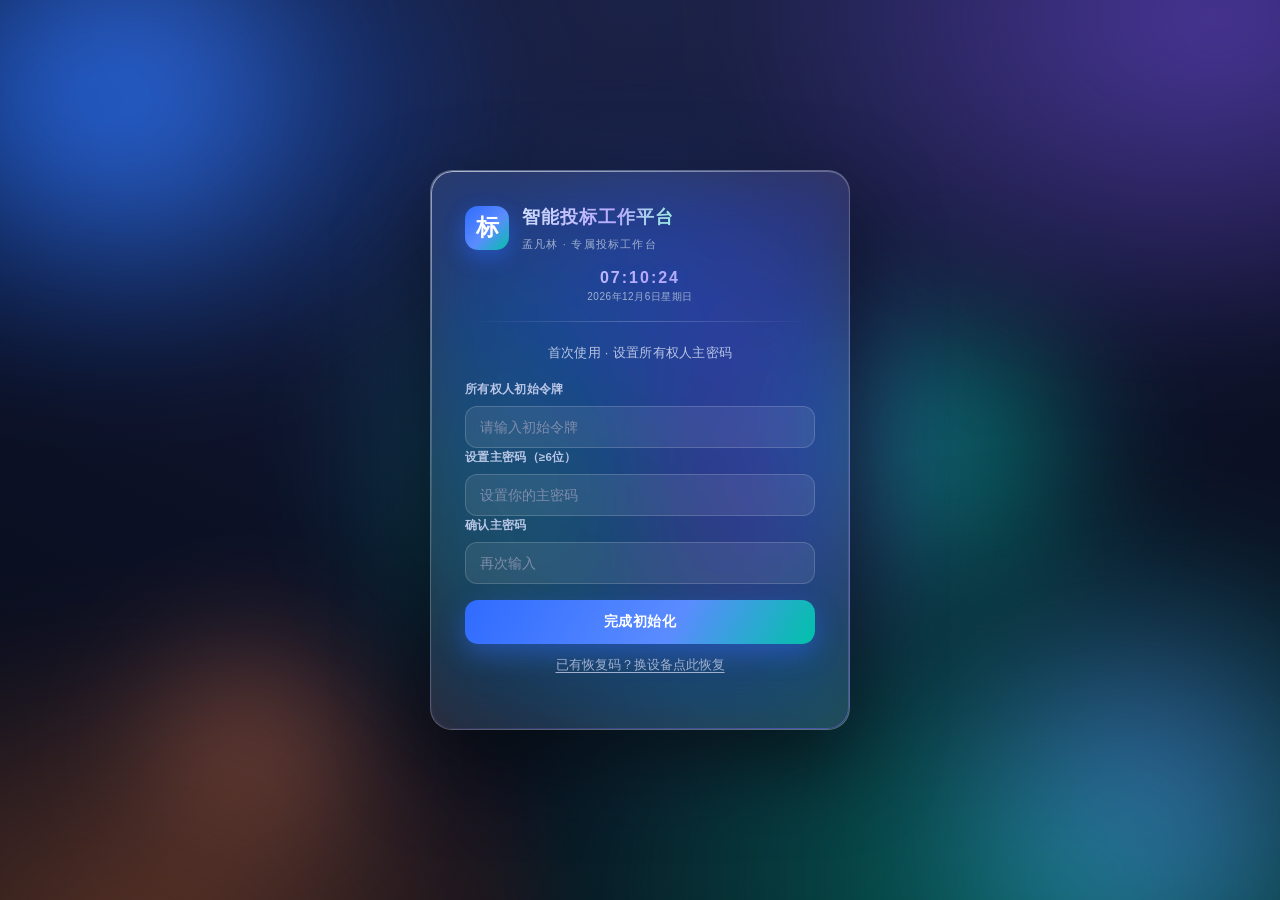
==== commit a11ed86a: "update index.html" ====
--- a/index.html
+++ b/index.html
@@ -74,9 +74,6 @@
       <div class="ltab-pane hidden" data-pane="code">
         <label for="code-input">授权码</label>
         <input type="text" id="code-input" placeholder="粘贴他人分享的授权码" autocomplete="off" />
-        <div class="login-row">
-          <label class="login-check"><input type="checkbox" id="trust-device" /> 信任此浏览器 7 天</label>
-        </div>
         <button class="login-btn" id="btn-code-login">验证并进入</button>
       </div>
 
--- a/css/styles.css
+++ b/css/styles.css
@@ -146,6 +146,9 @@
 .nav-ico { width: 20px; text-align: center; font-size: 15px; opacity: .9; }
 .sidebar-foot { padding: 14px 16px; border-top: 1px solid var(--glass-border-soft); }
 .sidebar-foot .hint { font-size: 11px; color: var(--muted); margin-bottom: 10px; line-height: 1.5; }
+.sidebar-actions { display: flex; gap: 8px; }
+.sidebar-actions .btn-ghost { flex: 1; padding: 8px 10px; }
+.btn-ghost.danger:hover { border-color: var(--bad); color: var(--bad); background: rgba(226,61,61,0.08); }
 
 /* 主区 */
 .main { flex: 1; display: flex; flex-direction: column; overflow: hidden; padding: 14px 14px 14px 0; }
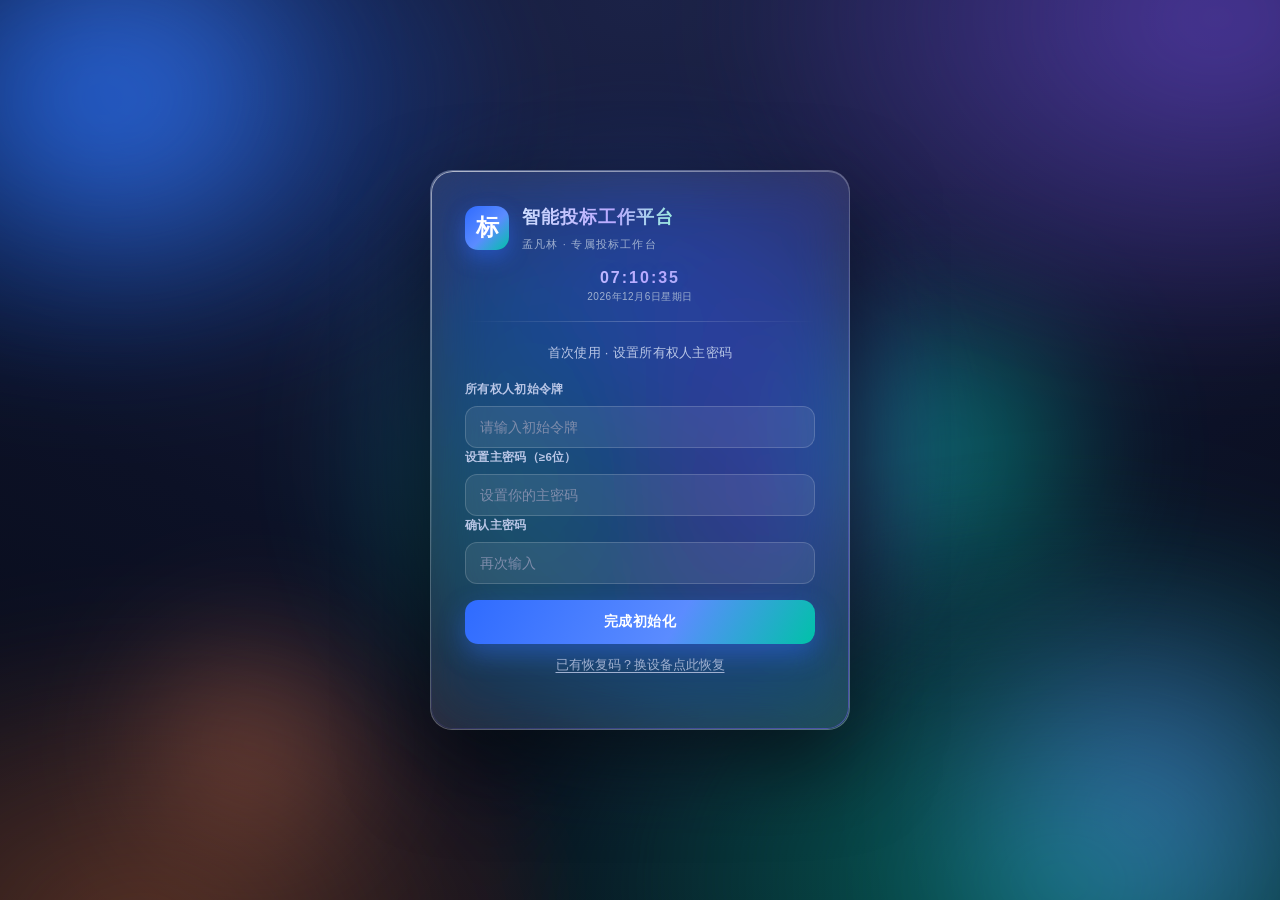
==== commit 752695b5: "update index.html" ====
--- a/index.html
+++ b/index.html
@@ -74,6 +74,9 @@
       <div class="ltab-pane hidden" data-pane="code">
         <label for="code-input">授权码</label>
         <input type="text" id="code-input" placeholder="粘贴他人分享的授权码" autocomplete="off" />
+        <div class="login-row">
+          <label class="login-check"><input type="checkbox" id="trust-device" /> 信任此浏览器 7 天</label>
+        </div>
         <button class="login-btn" id="btn-code-login">验证并进入</button>
       </div>
 
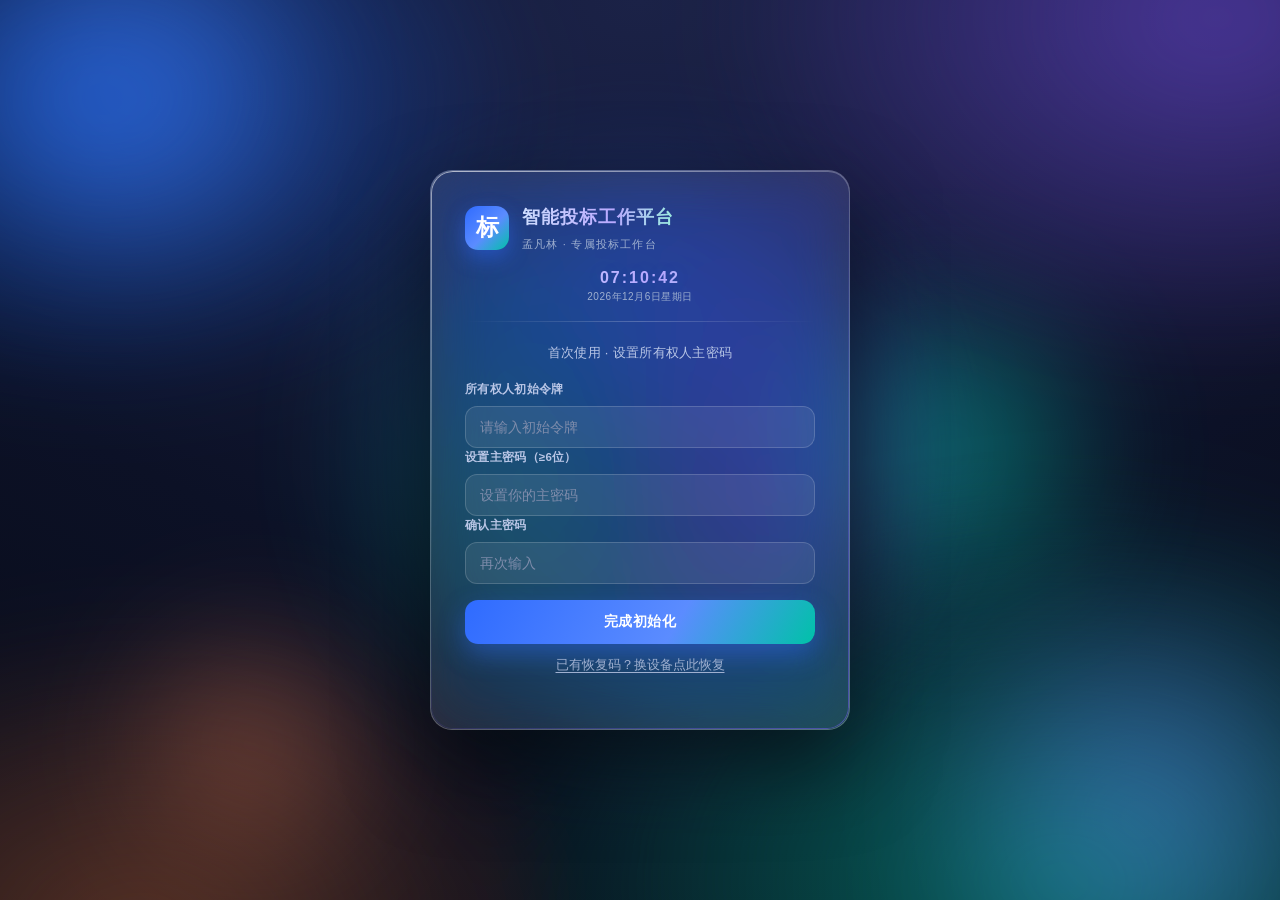
==== commit aa066ce2: "update index.html" ====
--- a/index.html
+++ b/index.html
@@ -185,21 +185,20 @@
         </div>
       </div>
       <nav class="nav" id="nav">
+        <div class="nav-group">工作空间</div>
         <button class="nav-item active" data-view="dashboard"><span class="nav-ico">◆</span>工作中心</button>
+        <div class="nav-group">智能工具链</div>
         <button class="nav-item" data-view="plan"><span class="nav-ico">✎</span>智能方案</button>
         <button class="nav-item" data-view="bid"><span class="nav-ico">▣</span>智能标书</button>
         <button class="nav-item" data-view="quote"><span class="nav-ico">¥</span>智能报价</button>
         <button class="nav-item" data-view="qc"><span class="nav-ico">✔</span>智能质检</button>
         <button class="nav-item" data-view="dup"><span class="nav-ico">⊞</span>方案查重</button>
         <button class="nav-item" data-view="lib"><span class="nav-ico">▤</span>企业素材</button>
-        <button class="nav-item" data-view="settings"><span class="nav-ico">⚙</span>系统设置</button>
+        <div class="nav-group">系统</div>
+        <button class="nav-item nav-bottom" data-view="settings"><span class="nav-ico">⚙</span>系统设置</button>
       </nav>
       <div class="sidebar-foot">
         <div class="hint">离线可用 · 数据本地保存 · 纯前端</div>
-        <div class="sidebar-actions">
-          <button class="btn-ghost" id="btn-theme">切换主题</button>
-          <button class="btn-ghost danger" id="btn-logout">退出登录</button>
-        </div>
       </div>
     </aside>
 
@@ -210,6 +209,8 @@
         <div class="topbar-actions">
           <span class="ai-status" id="ai-status">AI：未配置</span>
           <button class="btn-primary" id="btn-new-project">+ 新建投标项目</button>
+          <button class="btn-ghost tb-btn" id="btn-theme"><span class="tb-ico">◐</span>切换主题</button>
+          <button class="btn-ghost tb-btn tb-danger" id="btn-logout"><span class="tb-ico">⏻</span>退出登录</button>
         </div>
       </header>
       <section class="view" id="view"><!-- 动态渲染 --></section>
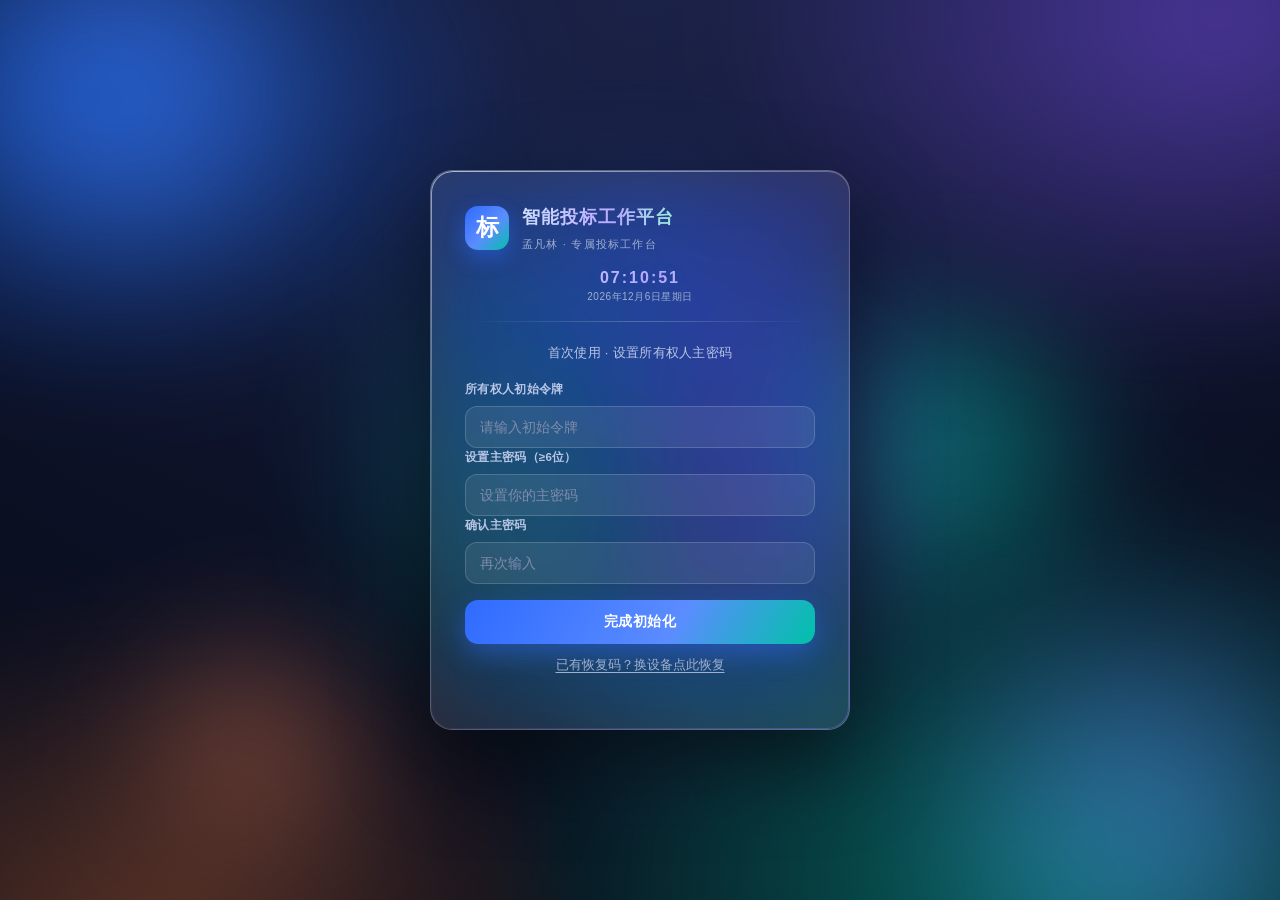
==== commit ac951fa4: "update index.html" ====
--- a/index.html
+++ b/index.html
@@ -194,7 +194,7 @@
         <button class="nav-item" data-view="qc"><span class="nav-ico">✔</span>智能质检</button>
         <button class="nav-item" data-view="dup"><span class="nav-ico">⊞</span>方案查重</button>
         <button class="nav-item" data-view="lib"><span class="nav-ico">▤</span>企业素材</button>
-        <div class="nav-group">系统</div>
+        <div class="nav-group" aria-hidden="true"></div>
         <button class="nav-item nav-bottom" data-view="settings"><span class="nav-ico">⚙</span>系统设置</button>
       </nav>
       <div class="sidebar-foot">
--- a/css/styles.css
+++ b/css/styles.css
@@ -132,7 +132,15 @@
   opacity: 0; pointer-events: none; transition: opacity .18s ease, transform .18s ease;
 }
 #copyright-tip.show { opacity: 1; transform: translate(-50%, -145%); }
-.nav { padding: 12px 12px; flex: 1; overflow-y: auto; display: flex; flex-direction: column; gap: 4px; }
+.nav { padding: 16px 12px 12px; flex: 1; overflow-y: auto; display: flex; flex-direction: column; gap: 5px; }
+/* 侧边栏分组标签（工作空间 / 智能工具链 / 系统） */
+.nav-group {
+  font-size: 10.5px; font-weight: 700; letter-spacing: 2.5px; color: var(--muted);
+  padding: 12px 13px 3px; opacity: .85; user-select: none;
+  display: flex; align-items: center; gap: 8px;
+}
+.nav-group::after { content: ""; flex: 1; height: 1px; background: var(--glass-border-soft); }
+.nav-group:first-child { padding-top: 2px; }
 .nav-item {
   width: 100%; text-align: left; background: none; border: 1px solid transparent; color: var(--text-2);
   padding: 11px 13px; border-radius: 12px; cursor: pointer; font-size: 14px; font-weight: 600;
@@ -143,12 +151,16 @@
   background: linear-gradient(100deg, rgba(47,107,255,0.18), rgba(0,194,168,0.10));
   border-color: rgba(47,107,255,0.35); color: var(--primary); box-shadow: var(--ring);
 }
+/* 系统设置下沉到导航区底部（与上方工具链自然分隔） */
+.nav-item.nav-bottom { margin-top: auto; border-top: 1px solid var(--glass-border-soft); border-radius: 0 0 12px 12px; padding-top: 13px; }
 .nav-ico { width: 20px; text-align: center; font-size: 15px; opacity: .9; }
-.sidebar-foot { padding: 14px 16px; border-top: 1px solid var(--glass-border-soft); }
-.sidebar-foot .hint { font-size: 11px; color: var(--muted); margin-bottom: 10px; line-height: 1.5; }
-.sidebar-actions { display: flex; gap: 8px; }
-.sidebar-actions .btn-ghost { flex: 1; padding: 8px 10px; }
-.btn-ghost.danger:hover { border-color: var(--bad); color: var(--bad); background: rgba(226,61,61,0.08); }
+.sidebar-foot { padding: 12px 16px 14px; border-top: 1px solid var(--glass-border-soft); }
+.sidebar-foot .hint { font-size: 10.5px; color: var(--muted); text-align: center; letter-spacing: .8px; line-height: 1.5; }
+.btn-ghost.danger:hover, .btn-ghost.tb-danger:hover { border-color: var(--bad); color: var(--bad); background: rgba(226,61,61,0.08); }
+
+/* 顶栏操作按钮（新建投标项目 / 切换主题 / 退出登录 并列） */
+.tb-btn { padding: 8px 14px; border-radius: 11px; display: inline-flex; align-items: center; gap: 7px; white-space: nowrap; }
+.tb-ico { font-size: 14px; opacity: .85; }
 
 /* 主区 */
 .main { flex: 1; display: flex; flex-direction: column; overflow: hidden; padding: 14px 14px 14px 0; }
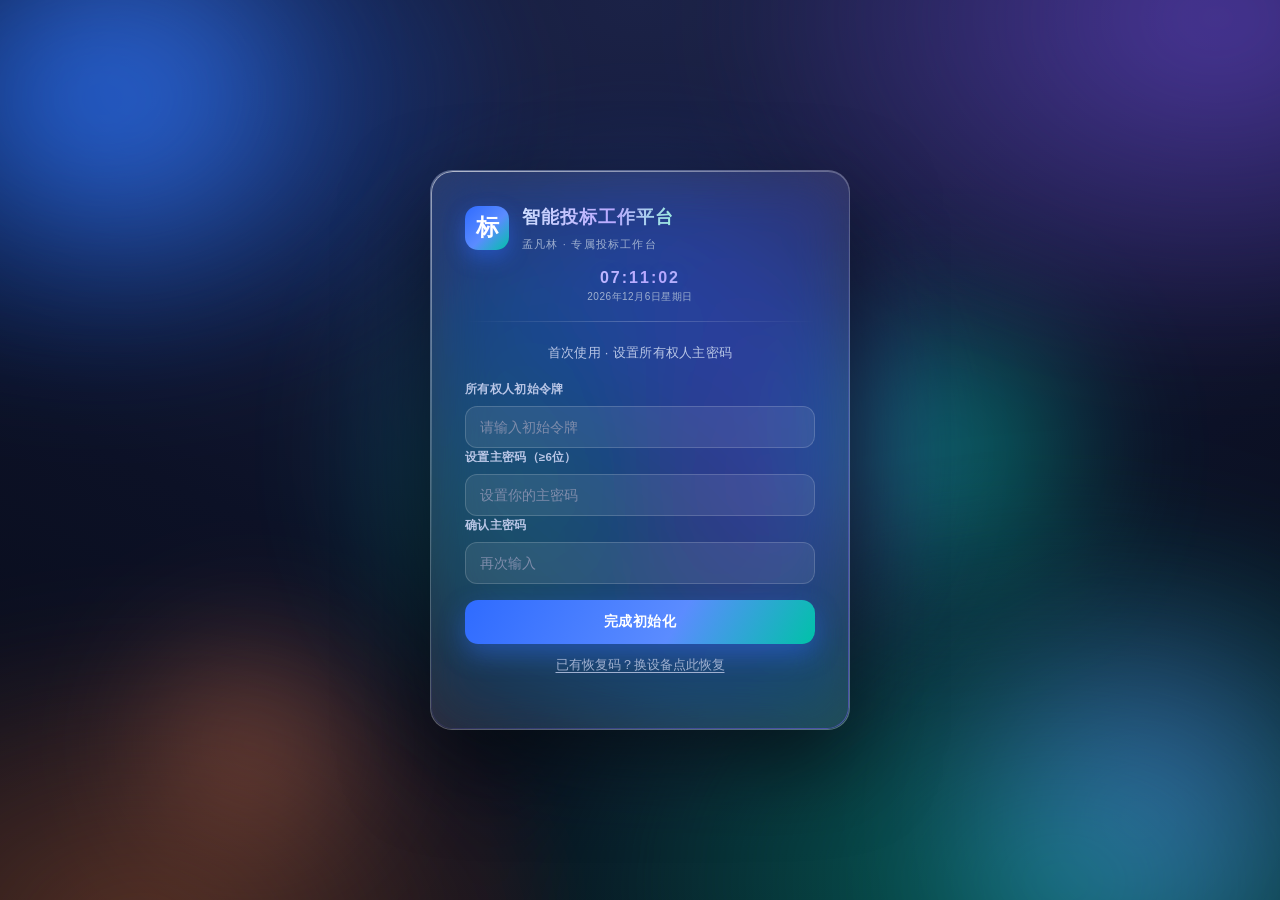
==== commit cbd53a05: "update index.html" ====
--- a/index.html
+++ b/index.html
@@ -194,6 +194,7 @@
         <button class="nav-item" data-view="qc"><span class="nav-ico">✔</span>智能质检</button>
         <button class="nav-item" data-view="dup"><span class="nav-ico">⊞</span>方案查重</button>
         <button class="nav-item" data-view="lib"><span class="nav-ico">▤</span>企业素材</button>
+        <button class="nav-item" data-view="authz"><span class="nav-ico">✉</span>投标授权</button>
         <div class="nav-group" aria-hidden="true"></div>
         <button class="nav-item nav-bottom" data-view="settings"><span class="nav-ico">⚙</span>系统设置</button>
       </nav>
--- a/css/styles.css
+++ b/css/styles.css
@@ -133,7 +133,7 @@
 }
 #copyright-tip.show { opacity: 1; transform: translate(-50%, -145%); }
 .nav { padding: 16px 12px 12px; flex: 1; overflow-y: auto; display: flex; flex-direction: column; gap: 5px; }
-/* 侧边栏分组标签（工作空间 / 智能工具链 / 系统） */
+/* 侧边栏分组标签（工作空间 / 智能工具链；"系统"分组仅保留分隔横线、无文字） */
 .nav-group {
   font-size: 10.5px; font-weight: 700; letter-spacing: 2.5px; color: var(--muted);
   padding: 12px 13px 3px; opacity: .85; user-select: none;
@@ -378,3 +378,26 @@
 .img-chips { display: flex; flex-wrap: wrap; gap: 6px; margin-top: 12px; }
 .img-chip { font-size: 11px; padding: 3px 10px; border-radius: 20px; background: rgba(0,194,168,0.14); color: var(--accent); border: 1px solid rgba(0,194,168,0.30); cursor: default; }
 .dark-badge { display: inline-block; font-size: 11px; padding: 2px 9px; border-radius: 20px; background: rgba(124,92,255,0.16); color: var(--accent-2); margin-left: 8px; }
+
+/* ---------- 附件查看器（预览 / 打印 / 自动识别再编辑） ---------- */
+.att-overlay { z-index: 1200; }
+.att-box { width: min(880px, 94vw); max-height: 92vh; overflow: auto; background: var(--glass-bg-strong); backdrop-filter: var(--blur); -webkit-backdrop-filter: var(--blur);
+  border: 1px solid var(--glass-border); border-radius: var(--radius); box-shadow: var(--glass-shadow); padding: 18px 20px; animation: modalIn .22s ease; user-select: text; }
+.att-head { display: flex; justify-content: space-between; align-items: center; font-size: 15px; font-weight: 800; margin-bottom: 10px; }
+.att-x { border: none; background: transparent; font-size: 24px; line-height: 1; cursor: pointer; color: var(--muted); padding: 0 4px; }
+.att-x:hover { color: #e5484d; }
+.att-row { margin: 6px 0; }
+.att-row label { display: block; font-size: 12px; color: var(--muted); margin-bottom: 4px; }
+.att-row input { width: 100%; padding: 7px 10px; border: 1px solid var(--glass-border); border-radius: 6px; font-size: 14px; background: var(--bg-soft); color: var(--text); }
+.att-meta { font-size: 12px; color: var(--accent); margin: 6px 0; line-height: 1.5; }
+.att-label { font-size: 12px; color: var(--muted); margin: 10px 0 4px; }
+.att-preview { text-align: center; }
+.att-preview img { max-width: 100%; max-height: 46vh; border: 1px solid var(--glass-border); border-radius: 6px; display: inline-block; }
+.att-text { width: 100%; min-height: 300px; border: 1px solid var(--glass-border); border-radius: 6px; padding: 11px; font-size: 13px; line-height: 1.75;
+  font-family: 'Microsoft YaHei', sans-serif; resize: vertical; background: var(--bg-soft); color: var(--text); }
+.att-actions { margin-top: 14px; display: flex; gap: 10px; justify-content: flex-end; flex-wrap: wrap; }
+.att-readonly-note { font-size: 12px; color: #b8860b; background: rgba(184,134,11,0.10); border: 1px solid rgba(184,134,11,0.30); border-radius: 6px; padding: 7px 10px; margin: 8px 0; line-height: 1.5; }
+.att-text[readonly], .att-row input[disabled] { background: var(--bg-soft); color: var(--muted); cursor: not-allowed; }
+.item-actions { display: flex; gap: 6px; margin-top: 6px; flex-wrap: wrap; }
+.img-actions { display: flex; gap: 6px; margin-top: 6px; flex-wrap: wrap; }
+.kb-lock-badge { display: inline-block; font-size: 11px; padding: 1px 8px; border-radius: 10px; background: rgba(184,134,11,0.16); color: #b8860b; border: 1px solid rgba(184,134,11,0.34); margin-left: 6px; vertical-align: middle; }
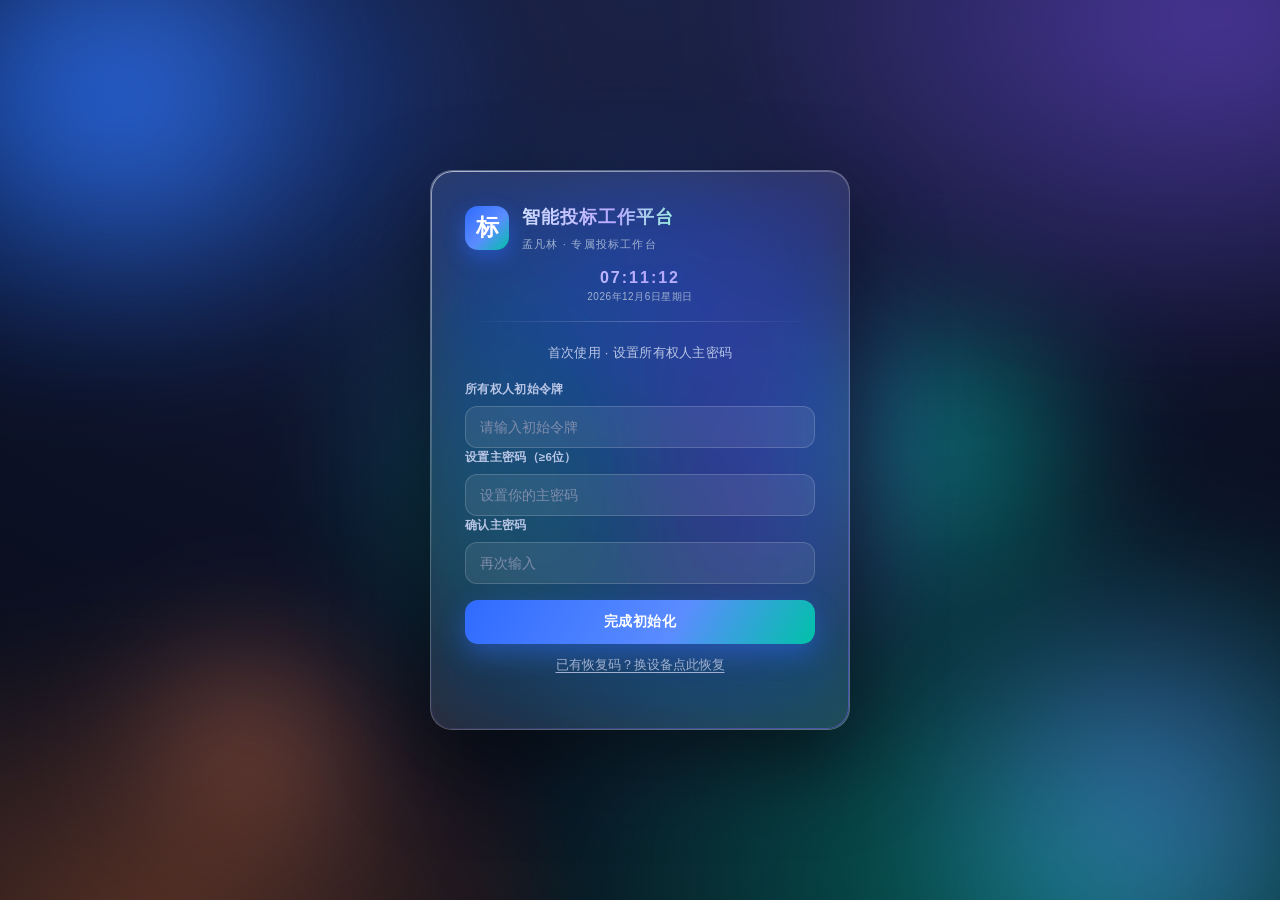
==== commit 622cccf2: "update index.html" ====
--- a/index.html
+++ b/index.html
@@ -195,6 +195,7 @@
         <button class="nav-item" data-view="dup"><span class="nav-ico">⊞</span>方案查重</button>
         <button class="nav-item" data-view="lib"><span class="nav-ico">▤</span>企业素材</button>
         <button class="nav-item" data-view="authz"><span class="nav-ico">✉</span>投标授权</button>
+        <button class="nav-item" data-view="tmpl"><span class="nav-ico">▦</span>标书模板</button>
         <div class="nav-group" aria-hidden="true"></div>
         <button class="nav-item nav-bottom" data-view="settings"><span class="nav-ico">⚙</span>系统设置</button>
       </nav>
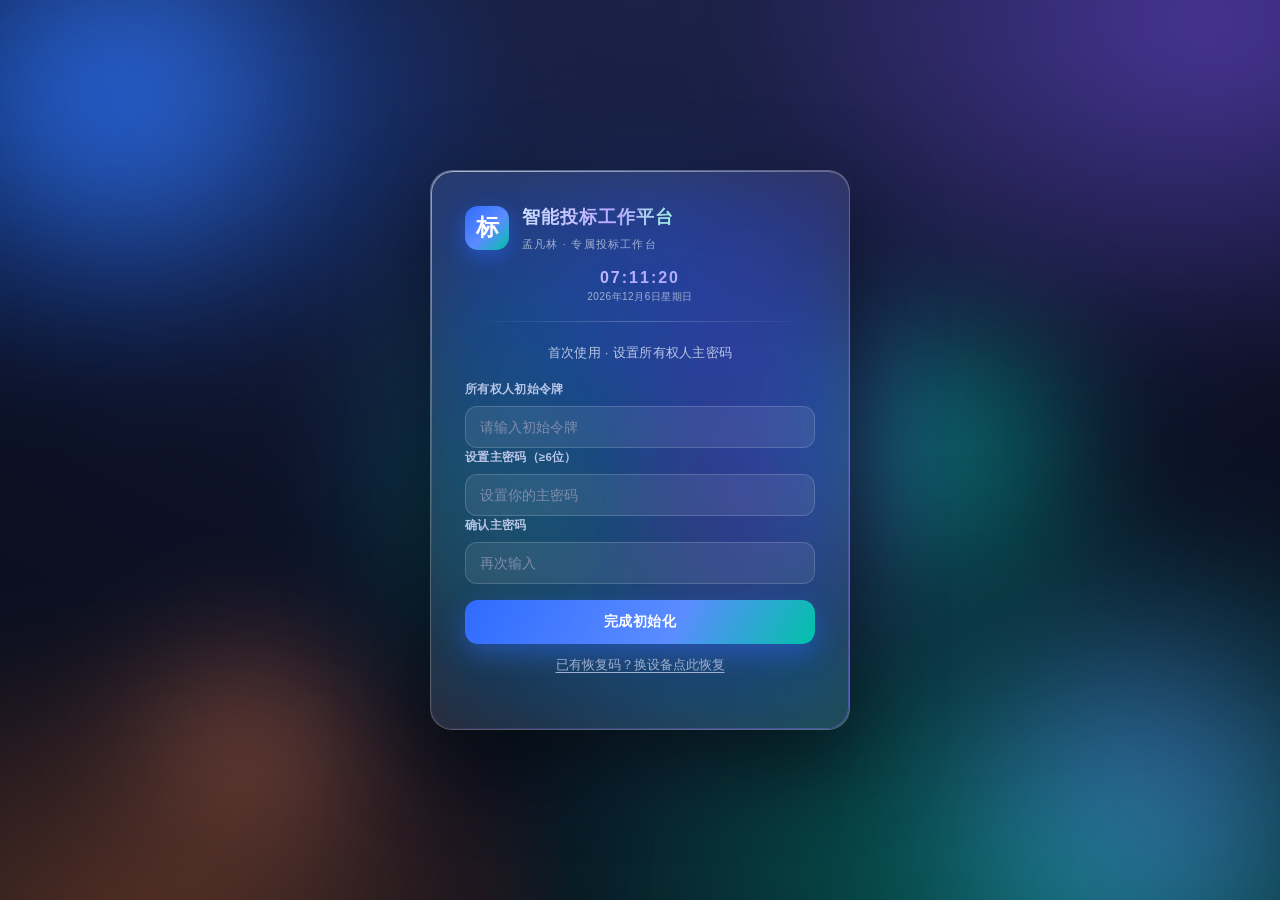
==== commit 4d53b0af: "update index.html" ====
--- a/index.html
+++ b/index.html
@@ -196,7 +196,10 @@
         <button class="nav-item" data-view="lib"><span class="nav-ico">▤</span>企业素材</button>
         <button class="nav-item" data-view="authz"><span class="nav-ico">✉</span>投标授权</button>
         <button class="nav-item" data-view="tmpl"><span class="nav-ico">▦</span>标书模板</button>
-        <div class="nav-group" aria-hidden="true"></div>
+        <button class="nav-item" data-view="promo"><span class="nav-ico">❖</span>宣传调用</button>
+        <button class="nav-item" data-view="ledger"><span class="nav-ico">▥</span>业务台账</button>
+        <div class="nav-group">授权与设置</div>
+        <button class="nav-item" data-view="authmgr"><span class="nav-ico">🔑</span>授权管理</button>
         <button class="nav-item nav-bottom" data-view="settings"><span class="nav-ico">⚙</span>系统设置</button>
       </nav>
       <div class="sidebar-foot">
